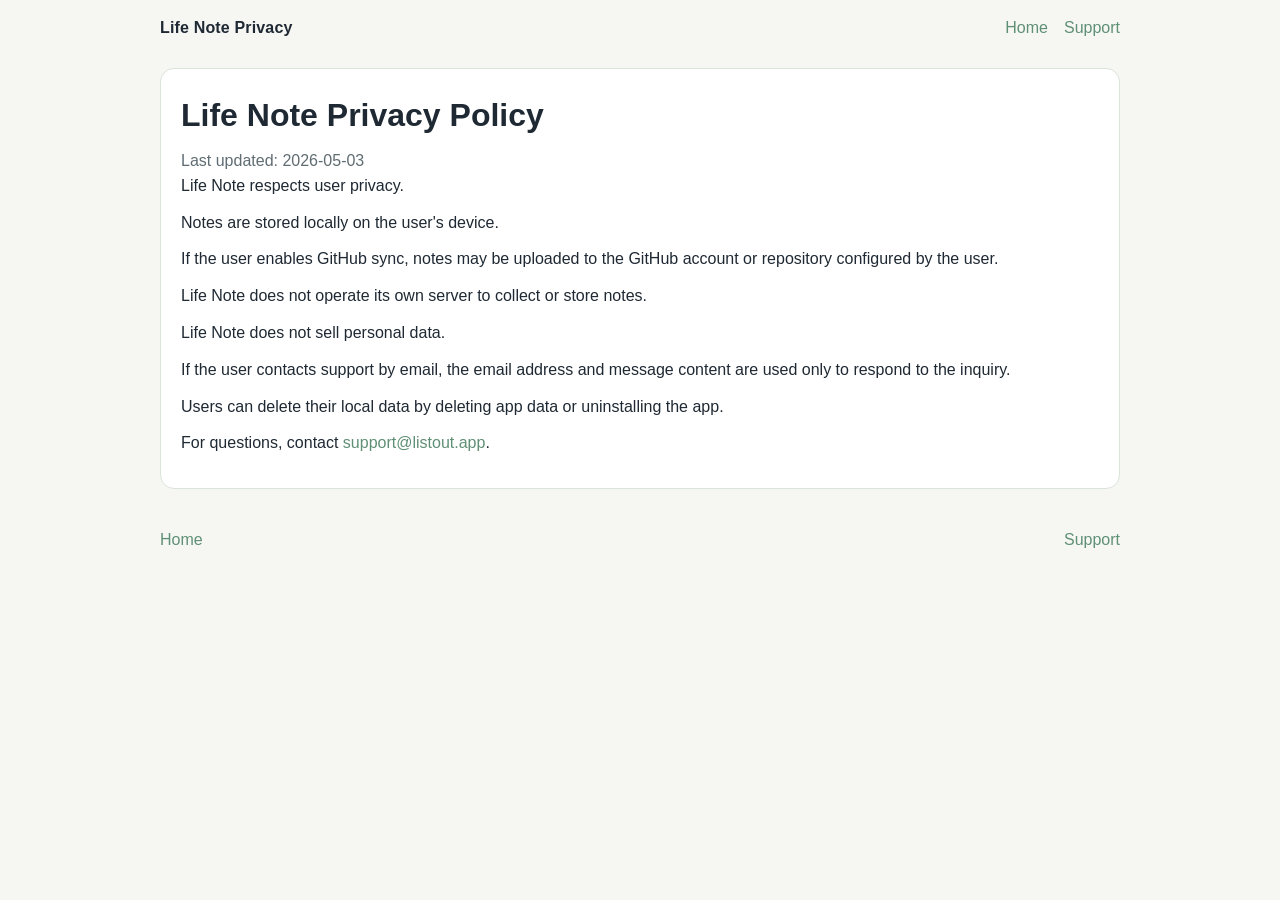
==== privacy/index.html @ 84e93780 "Create minimal static marketing, support, and privacy site" ====
<!doctype html>
<html lang="en">
  <head>
    <meta charset="UTF-8" />
    <meta name="viewport" content="width=device-width, initial-scale=1" />
    <title>Life Note Privacy Policy</title>
    <meta name="description" content="Privacy policy for the Life Note iOS app." />
    <meta property="og:title" content="Life Note Privacy Policy" />
    <meta property="og:description" content="How Life Note handles your data and privacy." />
    <meta property="og:type" content="website" />
    <link rel="stylesheet" href="../styles.css" />
  </head>
  <body>
    <header class="container site-header">
      <div class="brand">Life Note Privacy</div>
      <nav aria-label="Primary">
        <a href="../">Home</a>
        <a href="../support/">Support</a>
      </nav>
    </header>

    <main class="container page-main">
      <article class="card policy">
        <h1>Life Note Privacy Policy</h1>
        <p class="meta">Last updated: 2026-05-03</p>

        <p>Life Note respects user privacy.</p>
        <p>Notes are stored locally on the user's device.</p>
        <p>
          If the user enables GitHub sync, notes may be uploaded to the GitHub account or
          repository configured by the user.
        </p>
        <p>Life Note does not operate its own server to collect or store notes.</p>
        <p>Life Note does not sell personal data.</p>
        <p>
          If the user contacts support by email, the email address and message content are
          used only to respond to the inquiry.
        </p>
        <p>
          Users can delete their local data by deleting app data or uninstalling the app.
        </p>
        <p>
          For questions, contact <a href="mailto:support@listout.app">support@listout.app</a>.
        </p>
      </article>
    </main>

    <footer class="container site-footer">
      <a href="../">Home</a>
      <a href="../support/">Support</a>
    </footer>
  </body>
</html>
---- styles.css ----
:root {
  --bg: #f6f7f3;
  --surface: #ffffff;
  --text: #1f2933;
  --muted: #5f6c72;
  --border: #dbe3da;
  --accent: #5f8f74;
}

* { box-sizing: border-box; }

body {
  margin: 0;
  font-family: -apple-system, BlinkMacSystemFont, "Segoe UI", Roboto, Helvetica, Arial, sans-serif;
  line-height: 1.55;
  color: var(--text);
  background: var(--bg);
}

a {
  color: var(--accent);
  text-decoration: none;
}

a:hover,
a:focus-visible {
  text-decoration: underline;
}

.container {
  width: min(960px, 92vw);
  margin: 0 auto;
}

.site-header,
.site-footer {
  display: flex;
  align-items: center;
  justify-content: space-between;
  gap: 1rem;
  padding: 1rem 0;
}

.site-header nav,
.site-footer {
  display: flex;
  gap: 1rem;
  flex-wrap: wrap;
}

.brand {
  font-weight: 600;
  letter-spacing: 0.01em;
}

.card {
  background: var(--surface);
  border: 1px solid var(--border);
  border-radius: 14px;
  padding: 1.1rem;
}

.hero {
  margin: 0.7rem 0 1rem;
}

.eyebrow {
  margin: 0;
  color: var(--muted);
  font-size: 0.95rem;
}

h1 {
  font-size: clamp(1.4rem, 3.5vw, 2rem);
  line-height: 1.25;
  margin: 0.35rem 0 0.9rem;
}

h2 {
  margin: 0 0 0.45rem;
  font-size: 1.06rem;
}

p {
  margin: 0 0 0.75rem;
}

.coming-soon,
.meta {
  color: var(--muted);
  margin-bottom: 0;
}

.features {
  display: grid;
  grid-template-columns: 1fr;
  gap: 0.8rem;
  margin-bottom: 1.4rem;
}

.page-main {
  margin: 0.7rem auto 1.4rem;
}

@media (min-width: 680px) {
  .features {
    grid-template-columns: 1fr 1fr;
  }

  .card {
    padding: 1.25rem;
  }
}
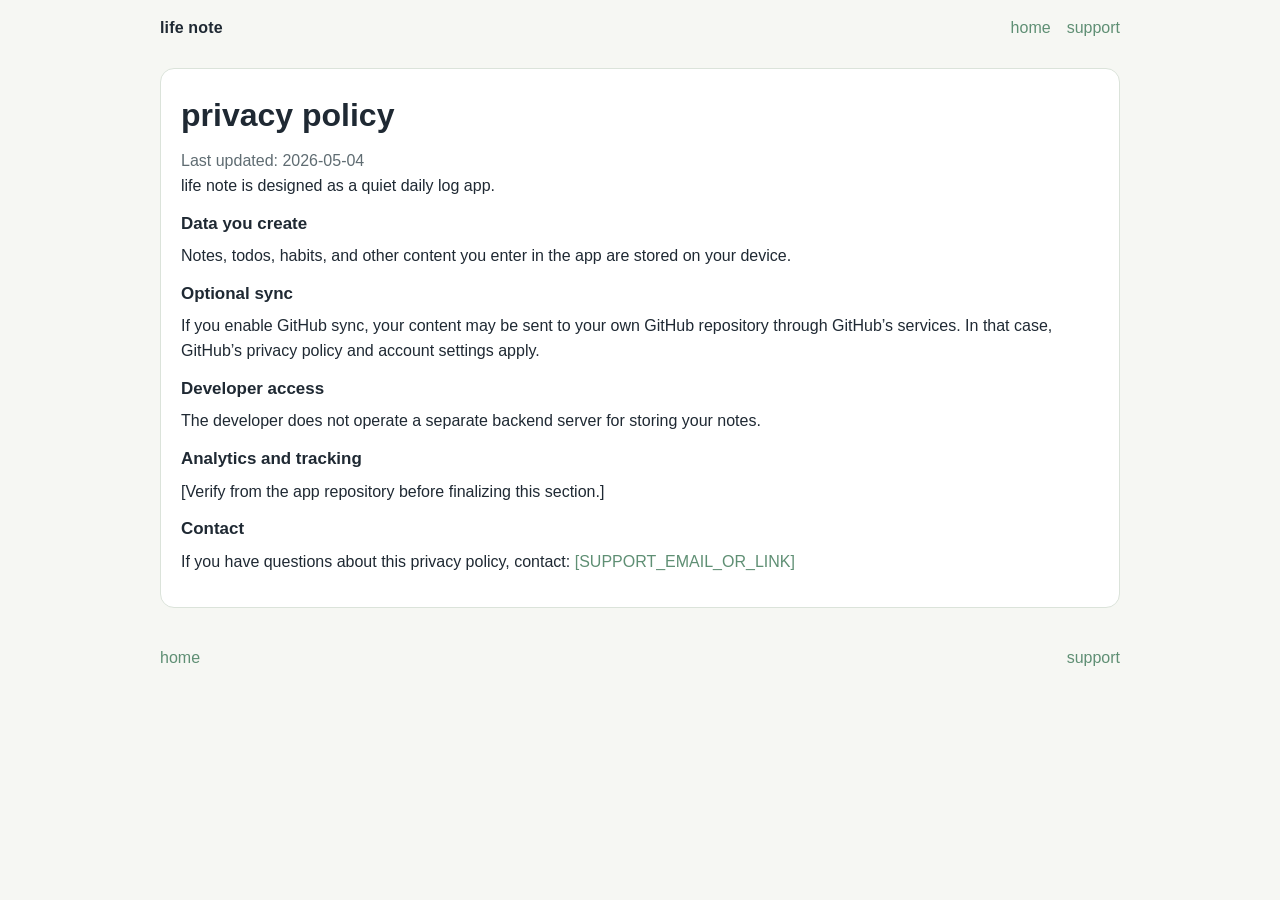
==== commit 99c38bf2: "Address review comments for support and privacy pages" ====
--- a/privacy/index.html
+++ b/privacy/index.html
@@ -3,51 +3,57 @@
   <head>
     <meta charset="UTF-8" />
     <meta name="viewport" content="width=device-width, initial-scale=1" />
-    <title>Life Note Privacy Policy</title>
-    <meta name="description" content="Privacy policy for the Life Note iOS app." />
-    <meta property="og:title" content="Life Note Privacy Policy" />
-    <meta property="og:description" content="How Life Note handles your data and privacy." />
+    <title>life note privacy policy</title>
+    <meta name="description" content="privacy policy for life note" />
+    <meta property="og:title" content="life note privacy policy" />
+    <meta property="og:description" content="how life note handles your data" />
     <meta property="og:type" content="website" />
     <link rel="stylesheet" href="../styles.css" />
   </head>
   <body>
     <header class="container site-header">
-      <div class="brand">Life Note Privacy</div>
+      <div class="brand">life note</div>
       <nav aria-label="Primary">
-        <a href="../">Home</a>
-        <a href="../support/">Support</a>
+        <a href="../">home</a>
+        <a href="../support/">support</a>
       </nav>
     </header>
 
     <main class="container page-main">
       <article class="card policy">
-        <h1>Life Note Privacy Policy</h1>
-        <p class="meta">Last updated: 2026-05-03</p>
+        <h1>privacy policy</h1>
+        <p class="meta">Last updated: 2026-05-04</p>
 
-        <p>Life Note respects user privacy.</p>
-        <p>Notes are stored locally on the user's device.</p>
+        <p>life note is designed as a quiet daily log app.</p>
+
+        <h2>Data you create</h2>
+        <p>Notes, todos, habits, and other content you enter in the app are stored on your device.</p>
+
+        <h2>Optional sync</h2>
         <p>
-          If the user enables GitHub sync, notes may be uploaded to the GitHub account or
-          repository configured by the user.
+          If you enable GitHub sync, your content may be sent to your own GitHub repository through
+          GitHub’s services. In that case, GitHub’s privacy policy and account settings apply.
         </p>
-        <p>Life Note does not operate its own server to collect or store notes.</p>
-        <p>Life Note does not sell personal data.</p>
+
+        <h2>Developer access</h2>
+        <p>The developer does not operate a separate backend server for storing your notes.</p>
+
+        <h2>Analytics and tracking</h2>
         <p>
-          If the user contacts support by email, the email address and message content are
-          used only to respond to the inquiry.
+          [Verify from the app repository before finalizing this section.]
         </p>
+
+        <h2>Contact</h2>
         <p>
-          Users can delete their local data by deleting app data or uninstalling the app.
-        </p>
-        <p>
-          For questions, contact <a href="mailto:support@listout.app">support@listout.app</a>.
+          If you have questions about this privacy policy, contact:
+          <a href="#">[SUPPORT_EMAIL_OR_LINK]</a>
         </p>
       </article>
     </main>
 
     <footer class="container site-footer">
-      <a href="../">Home</a>
-      <a href="../support/">Support</a>
+      <a href="../">home</a>
+      <a href="../support/">support</a>
     </footer>
   </body>
 </html>
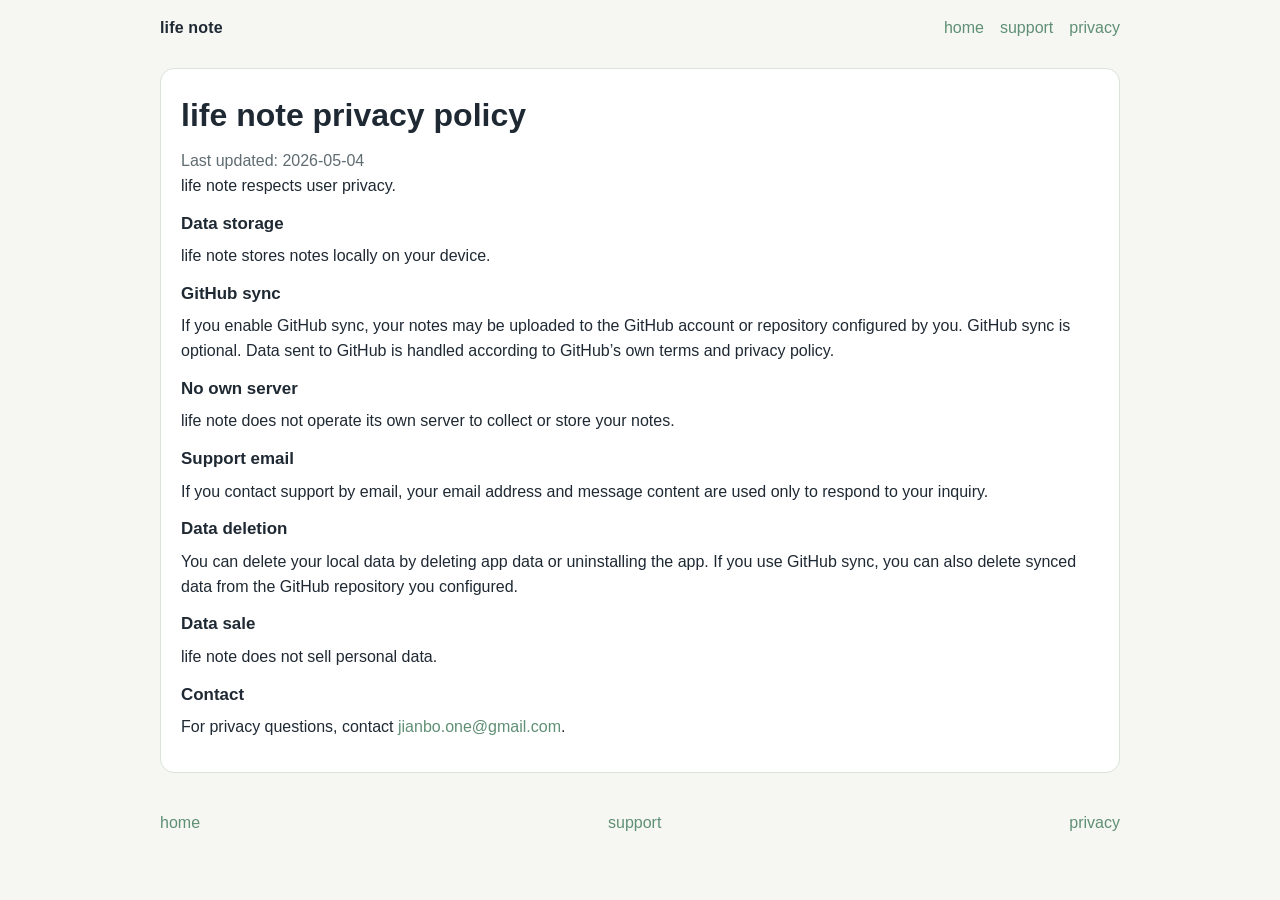
==== commit 7b9e45c7: "Update static pages for life note public brand and policy" ====
--- a/privacy/index.html
+++ b/privacy/index.html
@@ -4,9 +4,9 @@
     <meta charset="UTF-8" />
     <meta name="viewport" content="width=device-width, initial-scale=1" />
     <title>life note privacy policy</title>
-    <meta name="description" content="privacy policy for life note" />
+    <meta name="description" content="Privacy policy for the life note iOS app." />
     <meta property="og:title" content="life note privacy policy" />
-    <meta property="og:description" content="how life note handles your data" />
+    <meta property="og:description" content="How life note handles your data and privacy." />
     <meta property="og:type" content="website" />
     <link rel="stylesheet" href="../styles.css" />
   </head>
@@ -16,37 +16,50 @@
       <nav aria-label="Primary">
         <a href="../">home</a>
         <a href="../support/">support</a>
+        <a href="./">privacy</a>
       </nav>
     </header>
 
     <main class="container page-main">
       <article class="card policy">
-        <h1>privacy policy</h1>
+        <h1>life note privacy policy</h1>
         <p class="meta">Last updated: 2026-05-04</p>
 
-        <p>life note is designed as a quiet daily log app.</p>
+        <p>life note respects user privacy.</p>
 
-        <h2>Data you create</h2>
-        <p>Notes, todos, habits, and other content you enter in the app are stored on your device.</p>
+        <h2>Data storage</h2>
+        <p>life note stores notes locally on your device.</p>
 
-        <h2>Optional sync</h2>
+        <h2>GitHub sync</h2>
         <p>
-          If you enable GitHub sync, your content may be sent to your own GitHub repository through
-          GitHub’s services. In that case, GitHub’s privacy policy and account settings apply.
+          If you enable GitHub sync, your notes may be uploaded to the GitHub account or
+          repository configured by you. GitHub sync is optional. Data sent to GitHub is
+          handled according to GitHub’s own terms and privacy policy.
         </p>
 
-        <h2>Developer access</h2>
-        <p>The developer does not operate a separate backend server for storing your notes.</p>
+        <h2>No own server</h2>
+        <p>life note does not operate its own server to collect or store your notes.</p>
 
-        <h2>Analytics and tracking</h2>
+        <h2>Support email</h2>
         <p>
-          [Verify from the app repository before finalizing this section.]
+          If you contact support by email, your email address and message content are used
+          only to respond to your inquiry.
         </p>
+
+        <h2>Data deletion</h2>
+        <p>
+          You can delete your local data by deleting app data or uninstalling the app. If
+          you use GitHub sync, you can also delete synced data from the GitHub repository
+          you configured.
+        </p>
+
+        <h2>Data sale</h2>
+        <p>life note does not sell personal data.</p>
 
         <h2>Contact</h2>
         <p>
-          If you have questions about this privacy policy, contact:
-          <a href="#">[SUPPORT_EMAIL_OR_LINK]</a>
+          For privacy questions, contact
+          <a href="mailto:jianbo.one@gmail.com">jianbo.one@gmail.com</a>.
         </p>
       </article>
     </main>
@@ -54,6 +67,7 @@
     <footer class="container site-footer">
       <a href="../">home</a>
       <a href="../support/">support</a>
+      <a href="./">privacy</a>
     </footer>
   </body>
 </html>
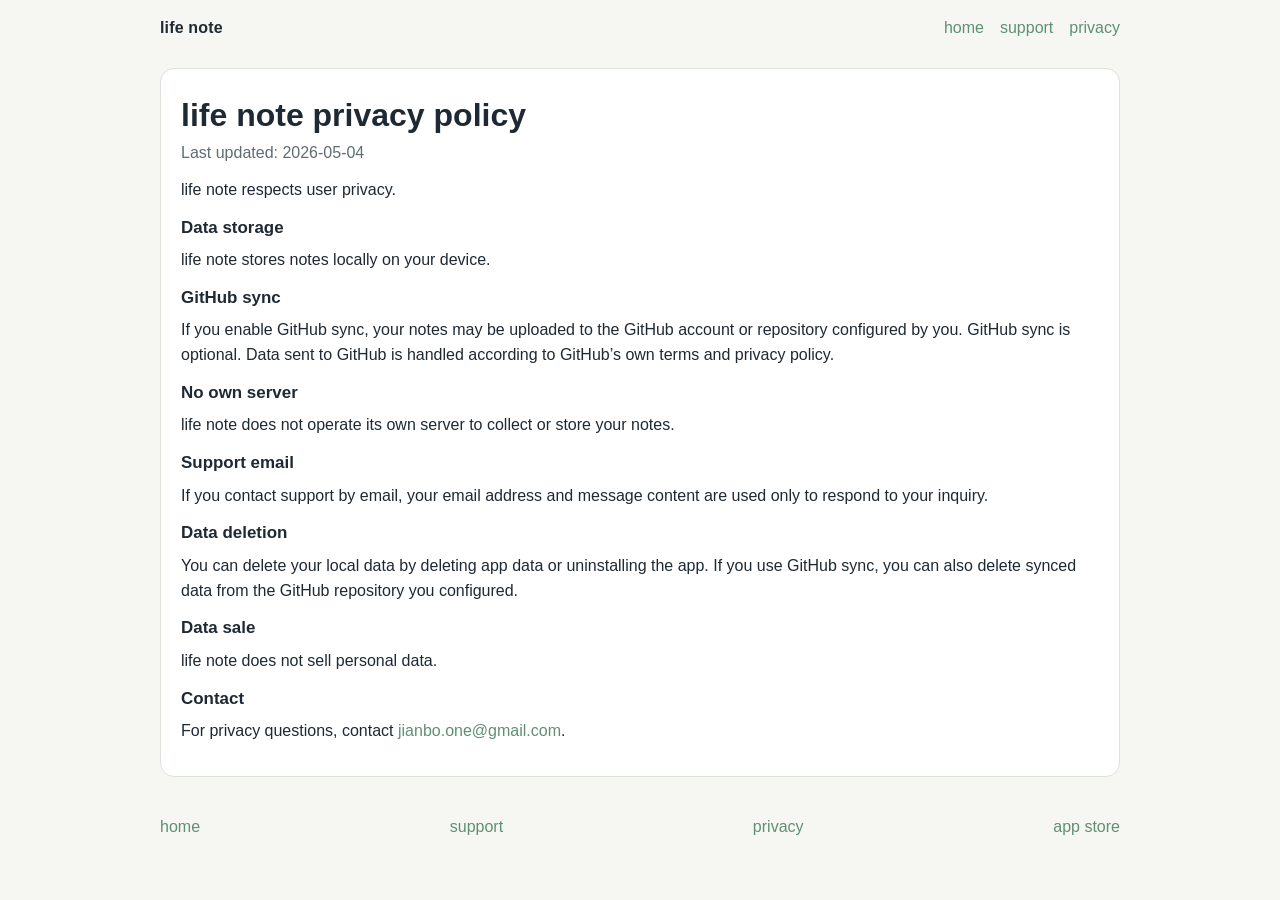
==== commit 37c50915: "Update site for App Store launch" ====
--- a/privacy/index.html
+++ b/privacy/index.html
@@ -68,6 +68,7 @@
       <a href="../">home</a>
       <a href="../support/">support</a>
       <a href="./">privacy</a>
+      <a href="https://apps.apple.com/us/app/life-note-daily-log/id6763540947">app store</a>
     </footer>
   </body>
 </html>
--- a/styles.css
+++ b/styles.css
@@ -64,6 +64,20 @@
   margin: 0.7rem 0 1rem;
 }
 
+.hero-top {
+  display: flex;
+  align-items: center;
+  gap: 0.9rem;
+  margin-bottom: 0.5rem;
+}
+
+.app-icon {
+  width: 88px;
+  height: 88px;
+  border-radius: 20px;
+  border: 1px solid var(--border);
+}
+
 .eyebrow {
   margin: 0;
   color: var(--muted);
@@ -73,7 +87,7 @@
 h1 {
   font-size: clamp(1.4rem, 3.5vw, 2rem);
   line-height: 1.25;
-  margin: 0.35rem 0 0.9rem;
+  margin: 0.35rem 0 0.4rem;
 }
 
 h2 {
@@ -88,7 +102,38 @@
 .coming-soon,
 .meta {
   color: var(--muted);
-  margin-bottom: 0;
+}
+
+.appstore-wrap {
+  margin: 0.3rem 0 0;
+}
+
+.appstore-link {
+  display: inline-block;
+  color: #fff;
+  background: #111;
+  padding: 0.55rem 0.9rem;
+  border-radius: 10px;
+  font-size: 0.9rem;
+}
+
+.screenshots {
+  margin-bottom: 1rem;
+}
+
+.screenshot-grid {
+  display: grid;
+  grid-template-columns: 1fr;
+  gap: 0.75rem;
+}
+
+.screenshot-grid img {
+  width: 100%;
+  max-width: 280px;
+  display: block;
+  border-radius: 16px;
+  border: 1px solid var(--border);
+  background: #fafafa;
 }
 
 .features {
@@ -102,9 +147,17 @@
   margin: 0.7rem auto 1.4rem;
 }
 
+.support-download {
+  margin-top: 1rem;
+}
+
 @media (min-width: 680px) {
   .features {
     grid-template-columns: 1fr 1fr;
+  }
+
+  .screenshot-grid {
+    grid-template-columns: repeat(3, minmax(0, 1fr));
   }
 
   .card {
